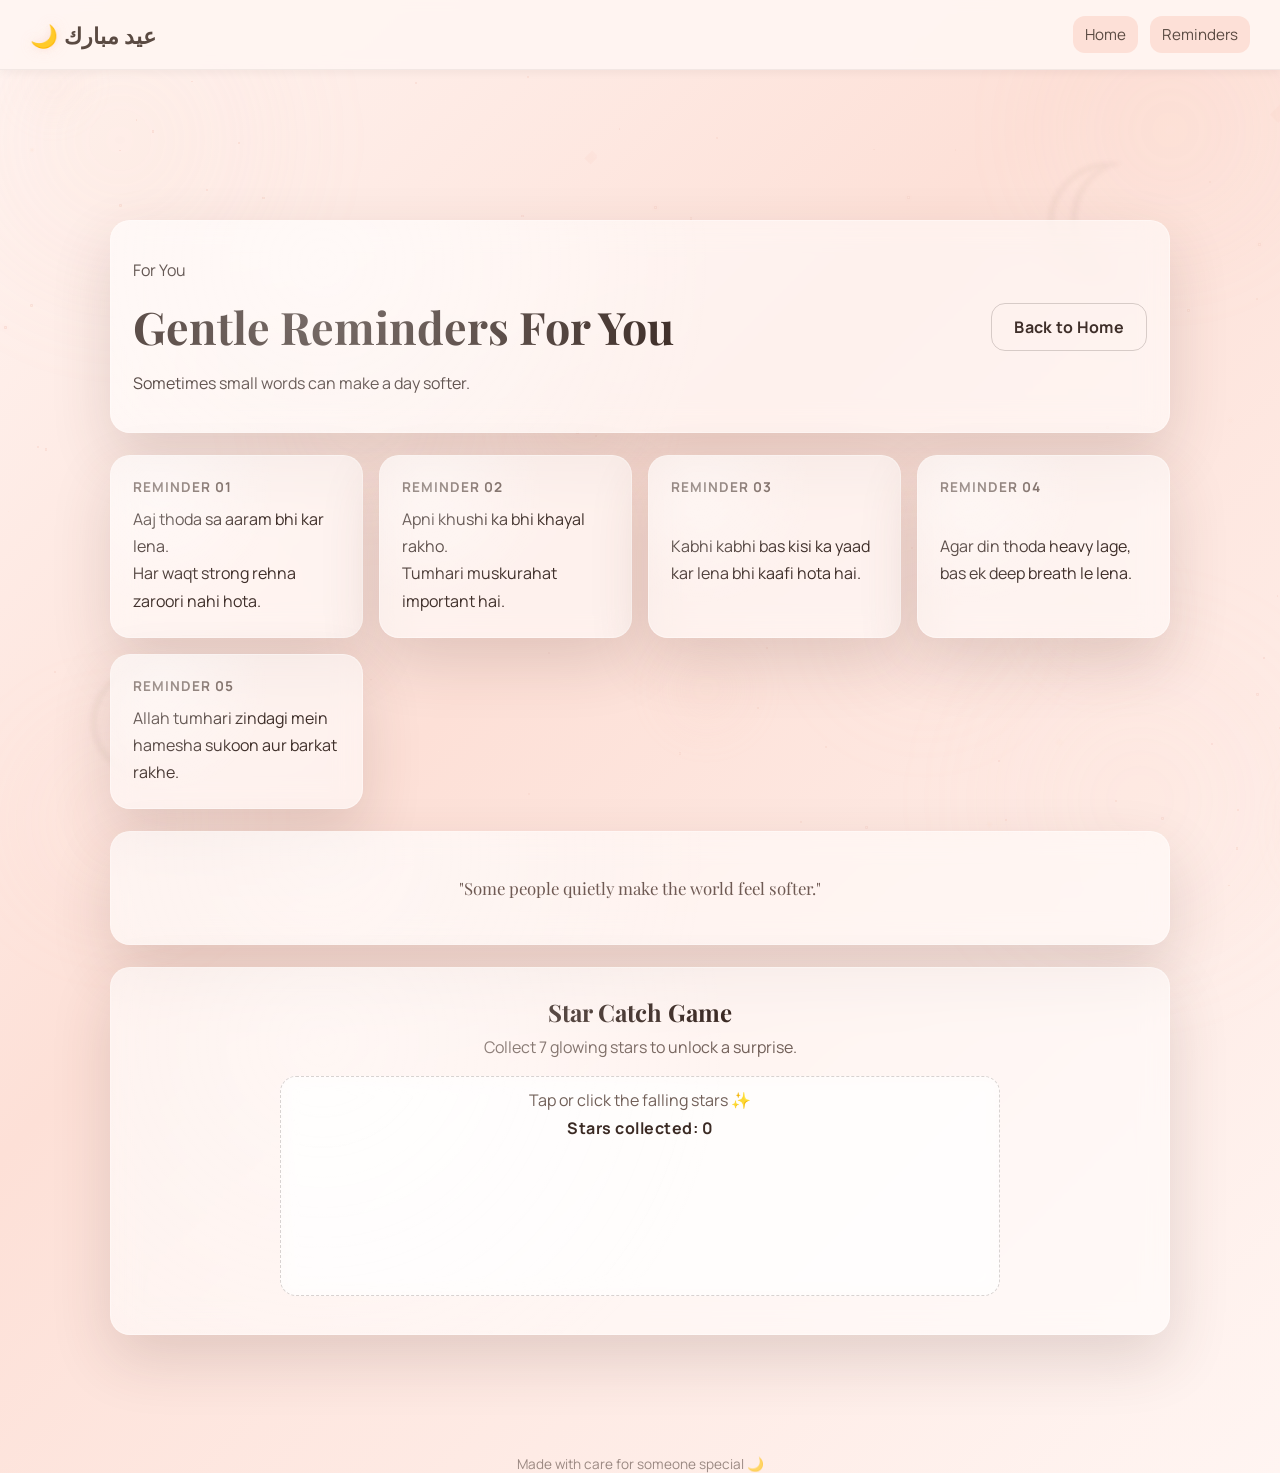
==== reminders.html @ d0cdb0e8 "Add files via upload" ====
<!DOCTYPE html>
<html lang="en">
<head>
  <meta charset="UTF-8">
  <meta name="viewport" content="width=device-width, initial-scale=1.0">
  <title>Reminders — Eid Mubarak</title>
  <link rel="stylesheet" href="style.css">
  <link href="https://fonts.googleapis.com/css2?family=Playfair+Display:wght@600;700&family=Manrope:wght@400;600;700&display=swap" rel="stylesheet">
</head>
<body class="night-bg reminders-page">
  <div id="stars"></div>
  <div id="particles"></div>
  <div id="orbs"></div>
  <div id="hearts"></div>
  <div id="ambient-glow"></div>
  <div id="bg-shapes">
    <span class="shape s1"></span>
    <span class="shape s2"></span>
    <span class="shape s3"></span>
    <span class="shape s4"></span>
  </div>
  <div id="crescent-back"></div>
  <div id="sparkles">
    <span class="sparkle d1"></span>
    <span class="sparkle d2"></span>
    <span class="sparkle d3"></span>
    <span class="sparkle d4"></span>
    <span class="sparkle d5"></span>
  </div>
  <div id="eid-icons"></div>
  <div class="grain-overlay"></div>

  <header class="main-header">
    <div class="logo">
      <span class="moon-icon">🌙</span>
      عيد مبارك
      <span class="sparkle s1">✧</span>
      <span class="sparkle s2">✧</span>
    </div>
    <nav class="nav">
      <a href="index.html">Home</a>
      <a href="reminders.html">Reminders</a>
    </nav>
  </header>

  <main id="main-content" class="page-shell">
    <header class="page-top glass subtle reveal">
      <div>
        <p class="label">For You</p>
        <h1 class="title">Gentle Reminders For You</h1>
        <p class="subtitle">Sometimes small words can make a day softer.</p>
      </div>
      <a class="soft-btn ghost" href="index.html">Back to Home</a>
    </header>

    <section class="reminder-grid">
      <article class="glass card reveal">
        <h3 class="card-title">Reminder 01</h3>
        <p class="card-text">Aaj thoda sa aaram bhi kar lena.<br>Har waqt strong rehna zaroori nahi hota.</p>
      </article>
      <article class="glass card reveal">
        <h3 class="card-title">Reminder 02</h3>
        <p class="card-text">Apni khushi ka bhi khayal rakho.<br>Tumhari muskurahat important hai.</p>
      </article>
      <article class="glass card reveal">
        <h3 class="card-title">Reminder 03</h3>
        <p class="card-text">Kabhi kabhi bas kisi ka yaad kar lena bhi kaafi hota hai.</p>
      </article>
      <article class="glass card reveal">
        <h3 class="card-title">Reminder 04</h3>
        <p class="card-text">Agar din thoda heavy lage, bas ek deep breath le lena.</p>
      </article>
      <article class="glass card reveal">
        <h3 class="card-title">Reminder 05</h3>
        <p class="card-text">Allah tumhari zindagi mein hamesha sukoon aur barkat rakhe.</p>
      </article>
    </section>

    <section class="glass quote reveal">
      <p class="soft-quote">"Some people quietly make the world feel softer."</p>
    </section>

    <section class="glass game-section reveal">
      <div class="section-header">
        <h2 class="section-title">Star Catch Game</h2>
        <p class="section-subtitle">Collect 7 glowing stars to unlock a surprise.</p>
      </div>
      <div id="game-area">
        <p class="game-hint">Tap or click the falling stars ✨</p>
        <div id="star-count">Stars collected: 0</div>
      </div>
      <div id="game-message" class="game-message"></div>
      <button id="open-surprise" class="soft-btn hidden">Open the Surprise</button>
    </section>
  </main>

  <footer class="site-footer">Made with care for someone special 🌙</footer>

  <script src="script.js" defer></script>
</body>
</html>
---- style.css ----
/* Elegant Romantic Minimal Theme */
:root {
  --rose: #f7d8d5;
  --blush: #f0b7b3;
  --beige: #f5e9dd;
  --cream: #fffaf4;
  --gold: #eac58f;
  --shadow: rgba(80, 47, 42, 0.16);
  --text: #3f2f2a;
  --muted: #715f58;
  --glass: rgba(255, 255, 255, 0.55);
  --glass-border: rgba(255, 255, 255, 0.35);
  --moon-gold: #eac58f;
}

* { box-sizing: border-box; }
body.night-bg {
  margin: 0;
  min-height: 100vh;
  font-family: 'Manrope', Arial, sans-serif;
  background: linear-gradient(135deg, #fff5f2 0%, #fde0d7 42%, #fff5f2 100%);
  color: var(--text);
  overflow-x: hidden;
  position: relative;
  padding-top: 80px;
}

#stars, #particles, #orbs, #hearts {
  position: fixed;
  inset: 0;
  pointer-events: none;
  z-index: 0;
}
.bg-star {
  position: absolute;
  background: radial-gradient(circle, #ffe7dc 0%, #f4cfc6 70%, rgba(255, 231, 220, 0.2) 100%);
  border-radius: 50%;
  opacity: 0.7;
  box-shadow: 0 0 18px rgba(244, 181, 169, 0.45);
  animation: starTwinkle ease-in-out infinite;
}
.particle {
  position: absolute;
  background: radial-gradient(circle, rgba(255, 227, 217, 0.5), transparent 70%);
  border-radius: 50%;
  filter: blur(0.5px);
  animation: floaty ease-in-out infinite;
}
.orb {
  position: absolute;
  width: 120px;
  height: 120px;
  border-radius: 50%;
  background: radial-gradient(circle, rgba(247, 209, 193, 0.28), transparent 68%);
  filter: blur(18px);
  animation: floaty 14s ease-in-out infinite;
  opacity: 0.42;
}
.heart {
  position: absolute;
  width: 14px;
  height: 12px;
  opacity: 0.06;
  background:
    radial-gradient(circle at 30% 30%, rgba(239,154,142,0.8) 55%, transparent 56%),
    radial-gradient(circle at 70% 30%, rgba(239,154,142,0.8) 55%, transparent 56%),
    linear-gradient(45deg, rgba(239,154,142,0.8) 50%, transparent 50%);
  transform: rotate(-45deg);
  animation: heartDrift 18s linear infinite;
  filter: blur(0.2px);
}
.grain-overlay {
  position: fixed;
  inset: 0;
  pointer-events: none;
  z-index: 0;
  background-image:
    linear-gradient(90deg, rgba(255,255,255,0.03) 1px, transparent 1px),
    linear-gradient(0deg, rgba(255,255,255,0.02) 1px, transparent 1px);
  background-size: 4px 4px, 3px 3px;
  mix-blend-mode: soft-light;
  opacity: 0.45;
}

#ambient-glow, #sparkles, #eid-icons {
  position: fixed;
  inset: 0;
  pointer-events: none;
  z-index: 0;
}

#ambient-glow::before,
#ambient-glow::after {
  content: '';
  position: absolute;
  width: 520px;
  height: 520px;
  border-radius: 50%;
  background: radial-gradient(circle, rgba(247,209,193,0.28), transparent 60%);
  filter: blur(48px);
  opacity: 0.45;
  animation: glowDrift 22s ease-in-out infinite alternate;
}
#ambient-glow::before {
  top: -120px;
  left: -140px;
}
#ambient-glow::after {
  bottom: -160px;
  right: -120px;
  background: radial-gradient(circle, rgba(253,224,215,0.22), transparent 60%);
  animation-duration: 28s;
}

#bg-shapes {
  position: fixed;
  inset: 0;
  pointer-events: none;
  z-index: 0;
}
#bg-shapes .shape {
  position: absolute;
  border-radius: 50%;
  filter: blur(45px);
  opacity: 0.32;
  background: radial-gradient(circle, rgba(247,209,193,0.35), transparent 65%);
}
#bg-shapes .s1 { width: 380px; height: 380px; top: -60px; right: -80px; }
#bg-shapes .s2 { width: 320px; height: 320px; bottom: -80px; left: -40px; background: radial-gradient(circle, rgba(253,224,215,0.32), transparent 65%); }
#bg-shapes .s3 { width: 260px; height: 260px; top: 32%; left: 18%; opacity: 0.28; }
#bg-shapes .s4 { width: 300px; height: 300px; bottom: 14%; right: 16%; opacity: 0.24; background: radial-gradient(circle, rgba(253,224,215,0.3), transparent 65%); }

#sparkles {
  position: fixed;
  inset: 0;
  pointer-events: none;
  z-index: 0;
}
#sparkles .sparkle {
  position: absolute;
  width: 5px;
  height: 5px;
  border-radius: 50%;
  background: rgba(255,255,255,0.7);
  box-shadow: 0 0 12px rgba(255,255,255,0.45);
  opacity: 0;
  animation: sparkleBlink 6s ease-in-out infinite;
}
#sparkles .d1 { top: 18%; left: 28%; animation-delay: 0s; }
#sparkles .d2 { top: 32%; right: 22%; animation-delay: 1s; }
#sparkles .d3 { top: 58%; left: 42%; animation-delay: 2s; }
#sparkles .d4 { bottom: 22%; right: 30%; animation-delay: 3s; }
#sparkles .d5 { bottom: 12%; left: 18%; animation-delay: 1.8s; }

#crescent-back {
  position: fixed;
  width: 360px;
  height: 360px;
  border-radius: 50%;
  top: -40px;
  right: -60px;
  background: radial-gradient(circle at 35% 50%, rgba(255,255,255,0.08) 0 55%, transparent 70%);
  filter: blur(2px);
  opacity: 0.08;
  mix-blend-mode: soft-light;
  pointer-events: none;
  z-index: 0;
}

#eid-icons::before,
#eid-icons::after {
  content: '☾';
  position: absolute;
  font-size: 160px;
  color: rgba(102, 73, 63, 0.05);
  filter: blur(2px);
  mix-blend-mode: soft-light;
}
#eid-icons::before {
  top: 12%;
  right: 8%;
}
#eid-icons::after {
  bottom: 8%;
  left: 6%;
  transform: rotate(-8deg);
}
.floating-heart::after {
  content: '\2665';
  position: absolute;
  color: rgba(239, 154, 142, 0.45);
  font-size: 14px;
  animation: floaty 8s ease-in-out infinite;
}

.intro-screen {
  position: fixed;
  inset: 0;
  background: transparent;
  display: grid;
  place-items: center;
  z-index: 3;
  opacity: 0;
  transition: opacity 1s ease;
}
.intro-screen.hide { opacity: 0; pointer-events: none; }
.intro-screen.show { opacity: 1; }
.intro-inner { text-align: center; letter-spacing: 1px; }
.arabic-intro {
  font-family: 'Playfair Display', serif;
  font-size: 3rem;
  color: var(--moon-gold);
  text-shadow: 0 0 24px rgba(248,232,185,0.7);
}
.small-text { margin-top: 8px; color: var(--muted); }
.intro-note { margin-top: 10px; color: #5f4942; font-size: 0.95rem; opacity: 0.9; background: rgba(255,255,255,0.6); border: 1px solid rgba(255,255,255,0.6); border-radius: 12px; padding: 10px 14px; cursor: pointer; }
.intro-inner p, .intro-inner div { text-shadow: 0 2px 8px rgba(0,0,0,0.25); }
.secret-message { margin-top: 10px; color: #3b2a24; font-family: 'Playfair Display', serif; opacity: 0; transition: opacity 0.8s ease; }
.secret-message.show { opacity: 1; }
.hidden-secret { opacity: 0; height: 0; overflow: hidden; transition: opacity 0.8s ease, height 0.8s ease; }
.hidden-secret.show { opacity: 1; height: auto; }
.burst-heart {
  position: fixed;
  font-size: 18px;
  color: #e7a3a0;
  opacity: 0.9;
  animation: heartRise 2s ease-out forwards;
  filter: drop-shadow(0 4px 10px rgba(231,163,160,0.4));
  z-index: 5;
}

.main-header {
  position: fixed;
  top: 0;
  left: 0;
  width: 100%;
  height: 70px;
  z-index: 1000;
  display: flex;
  justify-content: space-between;
  align-items: center;
  padding: 0 30px;
  background: rgba(255,245,242,0.95);
  backdrop-filter: blur(6px);
  border-bottom: 1px solid rgba(0,0,0,0.05);
  box-shadow: 0 2px 10px rgba(0,0,0,0.05);
}
.logo {
  font-family: 'Playfair Display', serif;
  font-size: 1.4rem;
  font-weight: 700;
  color: #5a4a42;
  display: inline-flex;
  align-items: center;
  gap: 6px;
  position: relative;
}
.moon-icon {
  display: inline-block;
  animation: moonGlow 3.8s ease-in-out infinite;
  color: #f4c7b9;
  text-shadow: 0 0 8px rgba(247,209,193,0.55), 0 0 14px rgba(253,224,215,0.35);
}
.sparkle {
  font-size: 0.75rem;
  opacity: 0;
  color: #fff8f3;
  position: absolute;
  right: -12px;
  animation: twinkleSoft 3.2s ease-in-out infinite;
}
.sparkle.s1 { top: -4px; animation-delay: 0.4s; }
.sparkle.s2 { top: 10px; right: -18px; animation-delay: 1s; font-size: 0.65rem; }
.nav {
  display: flex;
  gap: 12px;
  flex-wrap: wrap;
  font-size: 0.95rem;
}
.nav a {
  padding: 8px 12px;
  border-radius: 12px;
  text-decoration: none;
  color: #5a4a42;
  background: #FDE0D7;
  transition: 0.2s ease;
}
.nav a:hover {
  background: #F7D1C1;
}

.page-shell {
  position: relative;
  z-index: 2;
  max-width: 1100px;
  margin: 0 auto;
  padding: 140px 20px 80px;
  display: grid;
  gap: 22px;
}
.content-hidden { opacity: 0; pointer-events: none; }
.content-visible { opacity: 1; transition: opacity 0.8s ease; }

.glass {
  background: var(--glass);
  border: 1px solid var(--glass-border);
  border-radius: 20px;
  padding: 28px;
  backdrop-filter: blur(14px);
  box-shadow: 0 24px 60px var(--shadow);
  position: relative;
  overflow: hidden;
}
.glass::before {
  content: '';
  position: absolute;
  inset: 0;
  background: radial-gradient(circle at 20% 20%, rgba(255,255,255,0.35), transparent 45%);
  pointer-events: none;
}
.glass.subtle { padding: 22px; }

.hero {
  display: grid;
  grid-template-columns: repeat(auto-fit, minmax(320px, 1fr));
  align-items: center;
  gap: 26px;
  padding: 40px 32px;
}
.hero-text .label { letter-spacing: 3px; text-transform: uppercase; color: var(--muted); font-size: 0.8rem; }
.title {
  margin: 8px 0;
  font-family: 'Playfair Display', serif;
  font-size: clamp(2rem, 4vw, 2.8rem);
  color: #3b2a24;
}
.message {
  margin: 6px 0 16px;
  color: var(--muted);
  font-size: 1.05rem;
  line-height: 1.7;
}
.hero-actions { display: flex; gap: 12px; align-items: center; }
.hero-visual { text-align: center; }
.crescent-frame { display: none; }

.section-header { margin-bottom: 10px; }
.section-title { font-family: 'Playfair Display', serif; color: #3b2a24; margin: 0 0 8px; }
.section-subtitle { margin: 0; color: var(--muted); }
.section-message { margin: 0; font-size: 1.05rem; color: var(--muted); line-height: 1.7; }
.soft-quote { font-family: 'Playfair Display', serif; color: #5f4942; opacity: 0.9; font-size: 1.05rem; }

.soft-btn {
  background: linear-gradient(120deg, #f6d6cf, #f1c0b7);
  color: #3f2f2a;
  border: none;
  padding: 12px 22px;
  border-radius: 14px;
  font-weight: 700;
  letter-spacing: 0.3px;
  box-shadow: 0 12px 28px var(--shadow);
  cursor: pointer;
  text-decoration: none;
  transition: transform 0.2s ease, box-shadow 0.3s ease, filter 0.2s ease;
}
.soft-btn:hover { transform: translateY(-2px); box-shadow: 0 16px 36px rgba(79,52,46,0.18); filter: saturate(1.02); }
.soft-btn:active { transform: translateY(0); }
.soft-btn.ghost {
  background: transparent;
  color: #3f2f2a;
  border: 1px solid rgba(63,47,42,0.2);
  box-shadow: none;
}

.note, .quote, .explore { text-align: center; }
.explore .soft-btn { margin-top: 12px; }

.reminder-grid {
  display: grid;
  grid-template-columns: repeat(auto-fit, minmax(240px, 1fr));
  gap: 16px;
}
.card {
  padding: 22px;
  display: grid;
  gap: 10px;
}
.card-title { margin: 0; color: var(--muted); letter-spacing: 1px; text-transform: uppercase; font-size: 0.85rem; }
.card-text { margin: 0; color: var(--text); line-height: 1.7; }

.quote { text-align: center; }

.game-section { text-align: center; }
#game-area {
  position: relative;
  margin: 18px auto 10px;
  width: min(100%, 720px);
  height: 220px;
  border: 1px dashed rgba(63,47,42,0.2);
  border-radius: 16px;
  overflow: hidden;
  background: rgba(255,255,255,0.45);
  backdrop-filter: blur(8px);
}
.game-hint { margin: 12px 0 6px; color: var(--muted); }
#star-count { font-weight: 700; letter-spacing: 0.5px; color: #3b2a24; }
 .game-message { color: var(--text); margin-top: 8px; font-size: 1rem; }
.hidden { display: none !important; }

.falling-star {
  position: absolute;
  width: 16px;
  height: 16px;
  background: radial-gradient(circle, #ffe9df 40%, #f4c7bf 70%, rgba(244,199,191,0) 75%);
  border-radius: 50%;
  box-shadow: 0 0 16px rgba(244,182,172,0.7), 0 0 30px rgba(244,182,172,0.4);
  animation: fall 8s linear forwards;
  cursor: pointer;
  transition: transform 0.2s ease, opacity 0.25s ease;
}
.falling-star:hover { transform: scale(1.12); }
.falling-star.fading { opacity: 0; transform: scale(0.8); }

.blessings .dua-list { display: grid; gap: 12px; }
.dua {
  padding: 14px 16px;
  background: rgba(255,255,255,0.7);
  border-radius: 12px;
  border: 1px solid rgba(255,255,255,0.9);
  box-shadow: 0 12px 30px var(--shadow);
  color: var(--text);
  line-height: 1.6;
}

.eidi-form {
  display: grid;
  grid-template-columns: 1fr auto;
  gap: 10px;
  margin: 10px auto 8px;
  max-width: 540px;
}
.eidi-note { margin-top: 6px; }
#status, #imageStatus { min-height: 1.2em; }
.image-send { margin-top: 12px; }
#imageStatus { min-height: 1.2em; }
.image-picker {
  display: flex;
  align-items: center;
  gap: 12px;
  margin-top: 8px;
  flex-wrap: wrap;
}
.camera-button {
  display: inline-flex;
  align-items: center;
  gap: 8px;
  padding: 12px 16px;
  border-radius: 14px;
  background: rgba(255,255,255,0.75);
  border: 1px solid rgba(255,255,255,0.8);
  box-shadow: 0 10px 24px rgba(63,47,42,0.12);
  color: #3f2f2a;
  font-weight: 700;
  cursor: pointer;
}
.camera-button:hover { background: rgba(255,255,255,0.9); }
.file-info { color: var(--muted); font-size: 0.95rem; }
.preview-card {
  margin-top: 10px;
  border-radius: 14px;
  background: rgba(255,255,255,0.8);
  border: 1px solid rgba(255,255,255,0.9);
  box-shadow: 0 12px 28px var(--shadow);
  padding: 10px;
  max-width: 260px;
}
.preview-card img {
  width: 100%;
  border-radius: 12px;
  display: block;
  object-fit: cover;
  max-height: 180px;
}
.hidden { display: none !important; }
#user-message {
  padding: 12px 14px;
  border-radius: 12px;
  border: 1px solid rgba(63,47,42,0.15);
  background: rgba(255,255,255,0.85);
  color: var(--text);
  font-size: 1rem;
}
#user-message::placeholder { color: rgba(63,47,42,0.45); }
.success-message { margin-top: 10px; color: #3b2a24; }

.reactions { text-align: center; }
.reaction-buttons { display: flex; flex-wrap: wrap; gap: 10px; justify-content: center; margin: 12px 0; }

.page-top { display: flex; justify-content: space-between; align-items: center; gap: 12px; flex-wrap: wrap; }
.page-footer { display: flex; gap: 10px; justify-content: center; margin-top: 10px; flex-wrap: wrap; }
.credit-line {
  margin-top: 16px;
  text-align: center;
  color: rgba(63,47,42,0.55);
  font-family: 'Playfair Display', serif;
  font-size: 0.95rem;
}
.secret-card { text-align: center; }
.secret-card .secret-content {
  margin-top: 14px;
  background: rgba(255,255,255,0.7);
  border-radius: 16px;
  padding: 16px;
  border: 1px solid rgba(255,255,255,0.8);
  color: #3f2f2a;
  line-height: 1.6;
  box-shadow: 0 12px 30px var(--shadow);
  opacity: 0;
  transition: opacity 0.8s ease;
}
.secret-card .secret-content.show { opacity: 1; }
.secret-trigger {
  background: rgba(255,255,255,0.6);
  border: 1px solid rgba(255,255,255,0.7);
  color: #3f2f2a;
  padding: 10px 16px;
  border-radius: 12px;
  cursor: pointer;
  font-weight: 700;
  box-shadow: 0 8px 20px rgba(63,47,42,0.1);
}
.secret-card { text-align: center; }
.secret-content { margin-top: 12px; color: #3f2f2a; opacity: 0; transition: opacity 0.8s ease; }
.secret-content.show { opacity: 1; }

.eidi {
  text-align: center;
  display: grid;
  gap: 6px;
}
.eidi-title {
  margin: 0;
  font-size: 1.4rem;
  color: #3b2a24;
}
.eidi-support {
  margin: 4px auto 10px;
  font-size: 0.95rem;
  color: var(--muted);
  max-width: 560px;
  line-height: 1.6;
}
.site-footer {
  text-align: center;
  font-size: 0.85rem;
  opacity: 0.7;
  margin-top: 40px;
  color: var(--muted);
}
.closing-section {
  text-align: center;
  padding: 26px 22px;
  background: rgba(255,255,255,0.62);
  border: 1px solid rgba(255,255,255,0.65);
  border-radius: 18px;
  box-shadow: 0 18px 46px var(--shadow);
  backdrop-filter: blur(10px);
  margin-top: 12px;
}
.closing-text {
  margin: 0 0 10px;
  font-family: 'Playfair Display', serif;
  font-size: 1.25rem;
  color: #3b2a24;
  line-height: 1.6;
}
.closing-signature {
  margin: 0;
  color: rgba(63,47,42,0.7);
  font-size: 0.98rem;
}

.reveal {
  opacity: 0;
  transform: translateY(22px);
  transition: opacity 0.75s ease, transform 0.75s ease;
}
.reveal-visible {
  opacity: 1;
  transform: translateY(0);
}

@keyframes starTwinkle { 0% { opacity: 0.5; } 50% { opacity: 0.9; } 100% { opacity: 0.5; } }
@keyframes pulse { 0% { transform: scale(1); opacity: 0.9; } 50% { transform: scale(1.1); opacity: 1; } 100% { transform: scale(1); opacity: 0.9; } }
@keyframes floaty { 0% { transform: translateY(0); opacity: 0.7; } 50% { transform: translateY(-10px); opacity: 1; } 100% { transform: translateY(0); opacity: 0.7; } }
@keyframes heartDrift { 0% { transform: translateY(20px) rotate(-45deg); opacity: 0; } 40% { opacity: 0.08; } 100% { transform: translateY(-40px) rotate(-45deg); opacity: 0; } }
@keyframes twinkle { 0%, 100% { opacity: 0.7; transform: scale(1); } 50% { opacity: 1; transform: scale(1.15); } }
@keyframes sparkleBlink { 0%, 20% { opacity: 0.08; } 40% { opacity: 0.32; } 60% { opacity: 0.18; } 80%, 100% { opacity: 0.28; } }
@keyframes glowDrift { 0% { transform: translate(0,0) scale(1); } 100% { transform: translate(18px,-14px) scale(1.06); } }
@keyframes fall { from { transform: translateY(-40px); opacity: 1; } to { transform: translateY(260px); opacity: 0; } }
@keyframes moonGlow { 0% { text-shadow: 0 0 6px rgba(247,209,193,0.35), 0 0 10px rgba(253,224,215,0.25); opacity: 0.9; } 50% { text-shadow: 0 0 10px rgba(247,209,193,0.55), 0 0 18px rgba(253,224,215,0.4); opacity: 1; } 100% { text-shadow: 0 0 6px rgba(247,209,193,0.35), 0 0 10px rgba(253,224,215,0.25); opacity: 0.9; } }
@keyframes twinkleSoft { 0%, 100% { opacity: 0; transform: scale(0.9); } 40% { opacity: 0.9; transform: scale(1); } 70% { opacity: 0.4; } }
.typing-cursor {
  display: inline-block;
  width: 1px;
  background: #5a4a42;
  margin-left: 2px;
  animation: blink 0.8s steps(1) infinite;
}
@keyframes blink { 0%, 50% { opacity: 1; } 51%, 100% { opacity: 0; } }
@keyframes heartRise { 0% { transform: translateY(0) scale(0.9); opacity: 0.9; } 100% { transform: translateY(-120px) scale(1.1); opacity: 0; } }

@media (max-width: 700px) {
  .page-shell { padding-top: 100px; }
  .hero { padding: 28px 22px; }
  .eidi-form { grid-template-columns: 1fr; }
}
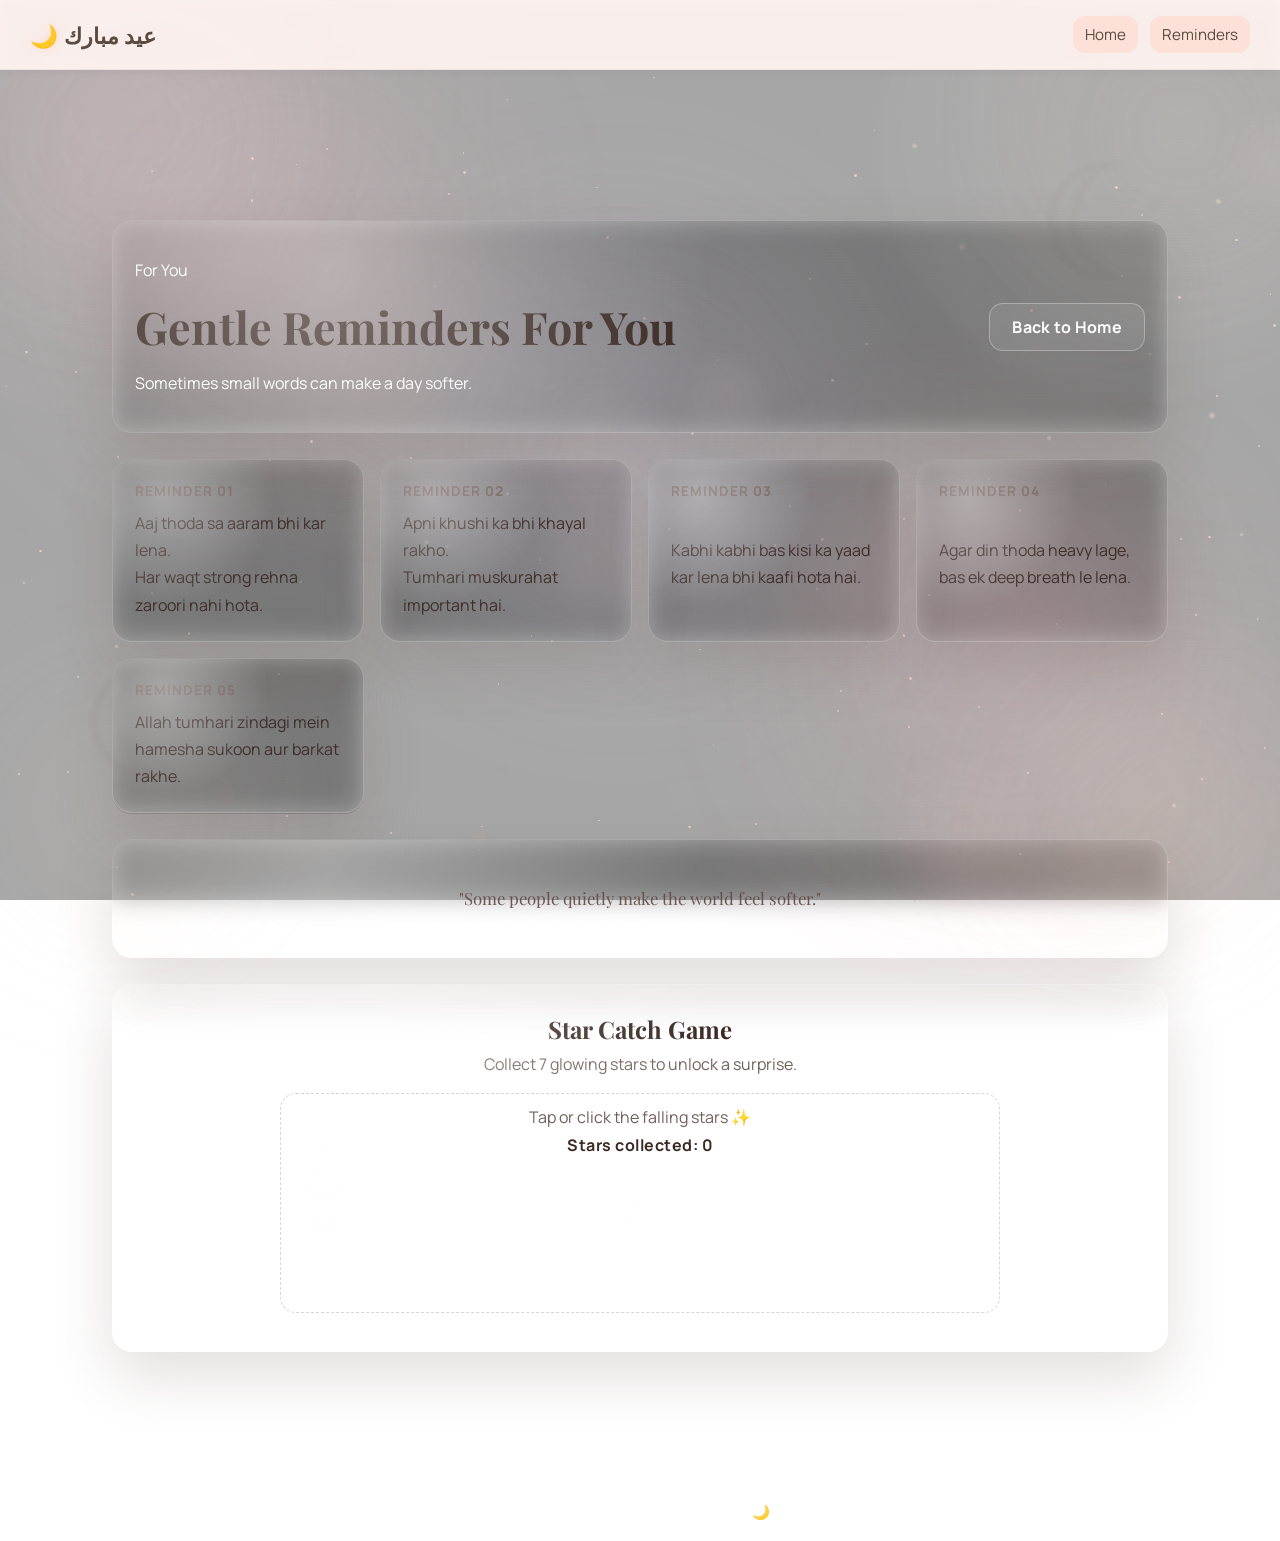
==== commit c072c106: "Add files via upload" ====
--- a/reminders.html
+++ b/reminders.html
@@ -8,6 +8,8 @@
   <link href="https://fonts.googleapis.com/css2?family=Playfair+Display:wght@600;700&family=Manrope:wght@400;600;700&display=swap" rel="stylesheet">
 </head>
 <body class="night-bg reminders-page">
+  <div class="bg-glow glow1"></div>
+  <div class="bg-glow glow2"></div>
   <div id="stars"></div>
   <div id="particles"></div>
   <div id="orbs"></div>
@@ -19,6 +21,11 @@
     <span class="shape s3"></span>
     <span class="shape s4"></span>
   </div>
+  <div id="soft-glows">
+    <span class="glow g1"></span>
+    <span class="glow g2"></span>
+    <span class="glow g3"></span>
+  </div>
   <div id="crescent-back"></div>
   <div id="sparkles">
     <span class="sparkle d1"></span>
@@ -29,6 +36,7 @@
   </div>
   <div id="eid-icons"></div>
   <div class="grain-overlay"></div>
+  <div class="heart-overlay"></div>
 
   <header class="main-header">
     <div class="logo">
@@ -44,7 +52,7 @@
   </header>
 
   <main id="main-content" class="page-shell">
-    <header class="page-top glass subtle reveal">
+    <header class="page-top glass subtle reveal animate">
       <div>
         <p class="label">For You</p>
         <h1 class="title">Gentle Reminders For You</h1>
@@ -53,34 +61,34 @@
       <a class="soft-btn ghost" href="index.html">Back to Home</a>
     </header>
 
-    <section class="reminder-grid">
-      <article class="glass card reveal">
+    <section class="reminder-grid animate">
+      <article class="glass card reveal animate">
         <h3 class="card-title">Reminder 01</h3>
         <p class="card-text">Aaj thoda sa aaram bhi kar lena.<br>Har waqt strong rehna zaroori nahi hota.</p>
       </article>
-      <article class="glass card reveal">
+      <article class="glass card reveal animate">
         <h3 class="card-title">Reminder 02</h3>
         <p class="card-text">Apni khushi ka bhi khayal rakho.<br>Tumhari muskurahat important hai.</p>
       </article>
-      <article class="glass card reveal">
+      <article class="glass card reveal animate">
         <h3 class="card-title">Reminder 03</h3>
         <p class="card-text">Kabhi kabhi bas kisi ka yaad kar lena bhi kaafi hota hai.</p>
       </article>
-      <article class="glass card reveal">
+      <article class="glass card reveal animate">
         <h3 class="card-title">Reminder 04</h3>
         <p class="card-text">Agar din thoda heavy lage, bas ek deep breath le lena.</p>
       </article>
-      <article class="glass card reveal">
+      <article class="glass card reveal animate">
         <h3 class="card-title">Reminder 05</h3>
         <p class="card-text">Allah tumhari zindagi mein hamesha sukoon aur barkat rakhe.</p>
       </article>
     </section>
 
-    <section class="glass quote reveal">
+    <section class="glass quote reveal animate">
       <p class="soft-quote">"Some people quietly make the world feel softer."</p>
     </section>
 
-    <section class="glass game-section reveal">
+    <section class="glass game-section reveal animate">
       <div class="section-header">
         <h2 class="section-title">Star Catch Game</h2>
         <p class="section-subtitle">Collect 7 glowing stars to unlock a surprise.</p>
@@ -95,6 +103,7 @@
   </main>
 
   <footer class="site-footer">Made with care for someone special 🌙</footer>
+  <audio id="gift-chime" preload="auto" src="[data-uri]"></audio>
 
   <script src="script.js" defer></script>
 </body>
--- a/style.css
+++ b/style.css
@@ -14,16 +14,59 @@
 }
 
 * { box-sizing: border-box; }
+* { -webkit-tap-highlight-color: transparent; }
+body {
+  margin: 0;
+  padding: 0;
+  min-height: 100vh;
+  overflow-x: hidden;
+  color: #ffffff;
+}
 body.night-bg {
   margin: 0;
   min-height: 100vh;
   font-family: 'Manrope', Arial, sans-serif;
-  background: linear-gradient(135deg, #fff5f2 0%, #fde0d7 42%, #fff5f2 100%);
-  color: var(--text);
+  color: #ffffff;
   overflow-x: hidden;
   position: relative;
   padding-top: 80px;
-}
+  transition: opacity 0.35s ease;
+}
+body::before {
+  content: "";
+  position: fixed;
+  inset: 0;
+  background-image: url('images/bg.png');
+  background-size: cover;
+  background-position: center;
+  background-repeat: no-repeat;
+  transform: scale(1.05);
+  z-index: -2;
+}
+body::after {
+  content: "";
+  position: fixed;
+  inset: 0;
+  background: rgba(0, 0, 0, 0.35);
+  z-index: -1;
+}
+body.page-transitioning { opacity: 0.08; }
+body.page-visible { opacity: 1; }
+
+.container, .card, .main, .page-shell, .glass {
+  position: relative;
+  z-index: 1;
+}
+p, span, h1, h2, h3, h4, h5, h6 { color: #ffffff; }
+.card, .box, .container {
+  background: rgba(255, 255, 255, 0.08);
+  border: 1px solid rgba(255, 255, 255, 0.2);
+  border-radius: 16px;
+  padding: 20px;
+  backdrop-filter: blur(10px);
+  -webkit-backdrop-filter: blur(10px);
+}
+p, span, h1, h2, h3, h4, h5, h6 { color: #ffffff; }
 
 #stars, #particles, #orbs, #hearts {
   position: fixed;
@@ -60,14 +103,15 @@
   position: absolute;
   width: 14px;
   height: 12px;
-  opacity: 0.06;
+  opacity: 0.045;
   background:
     radial-gradient(circle at 30% 30%, rgba(239,154,142,0.8) 55%, transparent 56%),
     radial-gradient(circle at 70% 30%, rgba(239,154,142,0.8) 55%, transparent 56%),
     linear-gradient(45deg, rgba(239,154,142,0.8) 50%, transparent 50%);
   transform: rotate(-45deg);
-  animation: heartDrift 18s linear infinite;
-  filter: blur(0.2px);
+  animation: heartDrift 22s linear infinite;
+  filter: blur(0.3px);
+  mix-blend-mode: screen;
 }
 .grain-overlay {
   position: fixed;
@@ -81,6 +125,17 @@
   mix-blend-mode: soft-light;
   opacity: 0.45;
 }
+.heart-overlay {
+  position: fixed;
+  inset: 0;
+  pointer-events: none;
+  z-index: 0;
+  background-image:
+    radial-gradient(circle at 10% 20%, rgba(255,193,204,0.05) 2px, transparent 8px),
+    radial-gradient(circle at 70% 60%, rgba(255,193,204,0.04) 2px, transparent 8px);
+  background-size: 240px 240px, 220px 220px;
+  mix-blend-mode: soft-light;
+}
 
 #ambient-glow, #sparkles, #eid-icons {
   position: fixed;
@@ -121,14 +176,71 @@
 #bg-shapes .shape {
   position: absolute;
   border-radius: 50%;
-  filter: blur(45px);
-  opacity: 0.32;
-  background: radial-gradient(circle, rgba(247,209,193,0.35), transparent 65%);
-}
-#bg-shapes .s1 { width: 380px; height: 380px; top: -60px; right: -80px; }
-#bg-shapes .s2 { width: 320px; height: 320px; bottom: -80px; left: -40px; background: radial-gradient(circle, rgba(253,224,215,0.32), transparent 65%); }
-#bg-shapes .s3 { width: 260px; height: 260px; top: 32%; left: 18%; opacity: 0.28; }
-#bg-shapes .s4 { width: 300px; height: 300px; bottom: 14%; right: 16%; opacity: 0.24; background: radial-gradient(circle, rgba(253,224,215,0.3), transparent 65%); }
+  filter: blur(60px);
+  opacity: 0.35;
+  mix-blend-mode: screen;
+  background: radial-gradient(circle, rgba(247,209,193,0.38), transparent 65%);
+}
+#bg-shapes .s1 { width: 420px; height: 420px; top: -80px; right: -110px; }
+#bg-shapes .s2 { width: 360px; height: 360px; bottom: -90px; left: -60px; background: radial-gradient(circle, rgba(253,224,215,0.34), transparent 65%); }
+#bg-shapes .s3 { width: 280px; height: 280px; top: 28%; left: 20%; opacity: 0.3; }
+#bg-shapes .s4 { width: 340px; height: 340px; bottom: 18%; right: 14%; opacity: 0.26; background: radial-gradient(circle, rgba(253,224,215,0.32), transparent 65%); }
+#bg-shapes .s5 { width: 260px; height: 260px; top: 50%; left: 55%; opacity: 0.22; background: radial-gradient(circle at 30% 40%, rgba(247,209,193,0.36), transparent 68%); transform: rotate(-12deg); }
+
+#soft-glows {
+  position: fixed;
+  inset: 0;
+  pointer-events: none;
+  z-index: 0;
+  overflow: hidden;
+}
+#soft-glows .glow {
+  position: absolute;
+  width: 340px;
+  height: 340px;
+  border-radius: 50%;
+  filter: blur(110px);
+  opacity: 0.2;
+  animation: floatGlow 14s ease-in-out infinite;
+}
+#soft-glows .g1 { background: #ffd5e5; top: -60px; left: -40px; animation-duration: 15s; }
+#soft-glows .g2 { background: #ffd8c2; bottom: -120px; right: -80px; animation-duration: 13s; animation-delay: 1.4s; }
+#soft-glows .g3 { background: #e8d9ff; top: 30%; left: 35%; animation-duration: 16s; animation-delay: 0.6s; opacity: 0.16; }
+
+@keyframes floatGlow {
+  0% { transform: translateY(0); }
+  50% { transform: translateY(-18px); }
+  100% { transform: translateY(0); }
+}
+
+.bg-glow {
+  position: fixed;
+  width: 300px;
+  height: 300px;
+  border-radius: 50%;
+  filter: blur(120px);
+  opacity: 0.25;
+  z-index: 0;
+  pointer-events: none;
+}
+.glow1 {
+  background: #ffc0cb;
+  top: 10%;
+  left: 10%;
+  animation: float 12s ease-in-out infinite;
+}
+.glow2 {
+  background: #ffb6c1;
+  bottom: 10%;
+  right: 10%;
+  animation: float 15s ease-in-out infinite;
+}
+
+@keyframes float {
+  0% { transform: translateY(0px); }
+  50% { transform: translateY(-20px); }
+  100% { transform: translateY(0px); }
+}
 
 #sparkles {
   position: fixed;
@@ -138,33 +250,56 @@
 }
 #sparkles .sparkle {
   position: absolute;
-  width: 5px;
-  height: 5px;
-  border-radius: 50%;
-  background: rgba(255,255,255,0.7);
-  box-shadow: 0 0 12px rgba(255,255,255,0.45);
+  width: 6px;
+  height: 6px;
+  border-radius: 50%;
+  background: rgba(255,255,255,0.82);
+  box-shadow: 0 0 12px rgba(255,255,255,0.5);
   opacity: 0;
-  animation: sparkleBlink 6s ease-in-out infinite;
-}
-#sparkles .d1 { top: 18%; left: 28%; animation-delay: 0s; }
-#sparkles .d2 { top: 32%; right: 22%; animation-delay: 1s; }
-#sparkles .d3 { top: 58%; left: 42%; animation-delay: 2s; }
-#sparkles .d4 { bottom: 22%; right: 30%; animation-delay: 3s; }
-#sparkles .d5 { bottom: 12%; left: 18%; animation-delay: 1.8s; }
+  animation: sparkleBlink 7s ease-in-out infinite;
+}
+#sparkles .sparkle::after {
+  content: '';
+  position: absolute;
+  inset: -6px;
+  background: radial-gradient(circle, rgba(255,255,255,0.75) 0 30%, transparent 60%);
+  filter: blur(4px);
+  opacity: 0.6;
+}
+#sparkles .d1 { top: 18%; left: 24%; animation-delay: 0s; }
+#sparkles .d2 { top: 30%; right: 20%; animation-delay: 1.1s; }
+#sparkles .d3 { top: 56%; left: 40%; animation-delay: 2.3s; }
+#sparkles .d4 { bottom: 24%; right: 28%; animation-delay: 3.2s; }
+#sparkles .d5 { bottom: 12%; left: 16%; animation-delay: 1.7s; }
 
 #crescent-back {
   position: fixed;
+  width: 520px;
+  height: 520px;
+  border-radius: 50%;
+  top: -120px;
+  right: -120px;
+  pointer-events: none;
+  z-index: 0;
+  filter: blur(4px);
+  opacity: 0.07;
+  transform: rotate(-12deg);
+  mix-blend-mode: screen;
+  background:
+    radial-gradient(circle at 42% 50%, rgba(255,255,255,0.4) 0 48%, rgba(255,255,255,0) 72%),
+    radial-gradient(circle at 58% 46%, rgba(253,224,215,0.55) 0 34%, rgba(253,224,215,0) 60%);
+}
+#crescent-back::after {
+  content: '';
+  position: absolute;
   width: 360px;
   height: 360px;
   border-radius: 50%;
-  top: -40px;
-  right: -60px;
-  background: radial-gradient(circle at 35% 50%, rgba(255,255,255,0.08) 0 55%, transparent 70%);
-  filter: blur(2px);
-  opacity: 0.08;
-  mix-blend-mode: soft-light;
-  pointer-events: none;
-  z-index: 0;
+  top: 120px;
+  left: 160px;
+  background: linear-gradient(140deg, rgba(255,245,242,0.3), rgba(253,224,215,0.14));
+  filter: blur(18px);
+  opacity: 0.6;
 }
 
 #eid-icons::before,
@@ -201,10 +336,11 @@
   place-items: center;
   z-index: 3;
   opacity: 0;
-  transition: opacity 1s ease;
+  transform: scale(0.95);
+  transition: opacity 1.2s ease, transform 1.2s ease;
 }
 .intro-screen.hide { opacity: 0; pointer-events: none; }
-.intro-screen.show { opacity: 1; }
+.intro-screen.show { opacity: 1; transform: scale(1); }
 .intro-inner { text-align: center; letter-spacing: 1px; }
 .arabic-intro {
   font-family: 'Playfair Display', serif;
@@ -283,10 +419,13 @@
   text-decoration: none;
   color: #5a4a42;
   background: #FDE0D7;
-  transition: 0.2s ease;
+  transition: all 0.25s ease;
+  position: relative;
+  overflow: hidden;
 }
 .nav a:hover {
   background: #F7D1C1;
+  transform: translateY(-2px) scale(1.03);
 }
 
 .page-shell {
@@ -294,22 +433,24 @@
   z-index: 2;
   max-width: 1100px;
   margin: 0 auto;
-  padding: 140px 20px 80px;
+  padding: 140px 22px 90px;
   display: grid;
-  gap: 22px;
+  gap: 26px;
 }
 .content-hidden { opacity: 0; pointer-events: none; }
 .content-visible { opacity: 1; transition: opacity 0.8s ease; }
 
 .glass {
-  background: var(--glass);
-  border: 1px solid var(--glass-border);
+  background: rgba(255, 255, 255, 0.08);
+  border: 1px solid rgba(255, 255, 255, 0.2);
   border-radius: 20px;
   padding: 28px;
-  backdrop-filter: blur(14px);
+  backdrop-filter: blur(12px);
+  -webkit-backdrop-filter: blur(12px);
   box-shadow: 0 24px 60px var(--shadow);
   position: relative;
   overflow: hidden;
+  transition: all 0.25s ease;
 }
 .glass::before {
   content: '';
@@ -320,12 +461,26 @@
 }
 .glass.subtle { padding: 22px; }
 
+.glass.hero {
+  width: 100%;
+  max-width: 760px;
+  margin: 0 auto;
+  padding: 38px 42px;
+  justify-self: center;
+}
 .hero {
-  display: grid;
-  grid-template-columns: repeat(auto-fit, minmax(320px, 1fr));
+  display: flex;
+  flex-direction: column;
   align-items: center;
-  gap: 26px;
-  padding: 40px 32px;
+  gap: 18px;
+  text-align: center;
+}
+.hero-text {
+  display: flex;
+  flex-direction: column;
+  align-items: center;
+  gap: 10px;
+  width: 100%;
 }
 .hero-text .label { letter-spacing: 3px; text-transform: uppercase; color: var(--muted); font-size: 0.8rem; }
 .title {
@@ -338,22 +493,24 @@
   margin: 6px 0 16px;
   color: var(--muted);
   font-size: 1.05rem;
-  line-height: 1.7;
-}
-.hero-actions { display: flex; gap: 12px; align-items: center; }
-.hero-visual { text-align: center; }
+  line-height: 1.6;
+}
+.hero-actions { display: flex; gap: 12px; align-items: center; justify-content: center; width: 100%; }
+.hero .soft-btn { margin: 15px auto 0; display: inline-flex; }
+.hero-visual { text-align: center; display: flex; flex-direction: column; align-items: center; gap: 10px; width: 100%; }
 .crescent-frame { display: none; }
 
 .section-header { margin-bottom: 10px; }
 .section-title { font-family: 'Playfair Display', serif; color: #3b2a24; margin: 0 0 8px; }
 .section-subtitle { margin: 0; color: var(--muted); }
-.section-message { margin: 0; font-size: 1.05rem; color: var(--muted); line-height: 1.7; }
-.soft-quote { font-family: 'Playfair Display', serif; color: #5f4942; opacity: 0.9; font-size: 1.05rem; }
+.section-helper { margin: 0 0 6px; color: rgba(63,47,42,0.7); font-size: 0.95rem; }
+.section-message { margin: 0; font-size: 1.05rem; color: var(--muted); line-height: 1.6; }
+.soft-quote { font-family: 'Playfair Display', serif; color: #5f4942; opacity: 0.9; font-size: 1.05rem; line-height: 1.6; }
 
 .soft-btn {
-  background: linear-gradient(120deg, #f6d6cf, #f1c0b7);
-  color: #3f2f2a;
-  border: none;
+  background: rgba(255, 255, 255, 0.15);
+  color: #ffffff;
+  border: 1px solid rgba(255, 255, 255, 0.3);
   padding: 12px 22px;
   border-radius: 14px;
   font-weight: 700;
@@ -361,14 +518,20 @@
   box-shadow: 0 12px 28px var(--shadow);
   cursor: pointer;
   text-decoration: none;
-  transition: transform 0.2s ease, box-shadow 0.3s ease, filter 0.2s ease;
-}
-.soft-btn:hover { transform: translateY(-2px); box-shadow: 0 16px 36px rgba(79,52,46,0.18); filter: saturate(1.02); }
-.soft-btn:active { transform: translateY(0); }
+  position: relative;
+  overflow: hidden;
+  transition: all 0.25s ease;
+  transform-origin: center;
+  touch-action: manipulation;
+}
+.soft-btn:hover { transform: translateY(-2px) scale(1.05); box-shadow: 0 0 10px rgba(255,255,255,0.35), 0 16px 36px rgba(79,52,46,0.18); filter: saturate(1.02); }
+.soft-btn:active { transform: scale(0.95); }
+.soft-btn.is-sending { animation: pulseScale 0.9s ease-in-out infinite; }
+.soft-btn:focus-visible { outline: 2px solid rgba(79,52,46,0.25); outline-offset: 2px; }
 .soft-btn.ghost {
-  background: transparent;
-  color: #3f2f2a;
-  border: 1px solid rgba(63,47,42,0.2);
+  background: rgba(255, 255, 255, 0.08);
+  color: #ffffff;
+  border: 1px solid rgba(255,255,255,0.3);
   box-shadow: none;
 }
 
@@ -433,15 +596,51 @@
 }
 
 .eidi-form {
+  display: flex;
+  flex-direction: column;
+  align-items: center;
+  gap: 12px;
+  margin: 12px auto 10px;
+  max-width: 680px;
+  width: 100%;
+}
+.eidi-form #messageInput {
+  width: 100%;
+  max-width: 620px;
+  min-height: 140px;
+  padding: 14px 16px;
+  border-radius: 14px;
+  border: 1px solid rgba(63,47,42,0.14);
+  background: rgba(255,255,255,0.85);
+  color: var(--text);
+  font-size: 1rem;
+  line-height: 1.5;
+  box-shadow: 0 12px 26px rgba(63,47,42,0.08);
+  display: block;
+  margin: 0 auto;
+  resize: vertical;
+}
+.eidi-form #messageInput::placeholder { color: rgba(63,47,42,0.45); }
+.image-share-box {
+  max-width: 620px;
+  margin: 26px auto 6px;
+  padding: 22px 24px;
+  text-align: center;
   display: grid;
-  grid-template-columns: 1fr auto;
-  gap: 10px;
-  margin: 10px auto 8px;
-  max-width: 540px;
+  gap: 12px;
+  box-shadow: 0 18px 42px var(--shadow);
+}
+.image-share-box .section-title { margin: 0; }
+.image-share-box .section-subtitle { margin: 0 0 4px; }
+.image-share-box .image-picker {
+  justify-content: center;
+}
+.image-share-box .preview-card {
+  margin-left: auto;
+  margin-right: auto;
 }
 .eidi-note { margin-top: 6px; }
 #status, #imageStatus { min-height: 1.2em; }
-.image-send { margin-top: 12px; }
 #imageStatus { min-height: 1.2em; }
 .image-picker {
   display: flex;
@@ -456,14 +655,19 @@
   gap: 8px;
   padding: 12px 16px;
   border-radius: 14px;
-  background: rgba(255,255,255,0.75);
-  border: 1px solid rgba(255,255,255,0.8);
+  background: rgba(255,255,255,0.15);
+  border: 1px solid rgba(255,255,255,0.3);
   box-shadow: 0 10px 24px rgba(63,47,42,0.12);
-  color: #3f2f2a;
+  color: #ffffff;
   font-weight: 700;
   cursor: pointer;
-}
-.camera-button:hover { background: rgba(255,255,255,0.9); }
+  position: relative;
+  overflow: hidden;
+  transition: all 0.25s ease;
+  touch-action: manipulation;
+}
+.camera-button:hover { background: rgba(255,255,255,0.3); transform: translateY(-2px) scale(1.03); }
+.camera-button:active { transform: scale(0.95); }
 .file-info { color: var(--muted); font-size: 0.95rem; }
 .preview-card {
   margin-top: 10px;
@@ -481,6 +685,21 @@
   object-fit: cover;
   max-height: 180px;
 }
+.call-box {
+  max-width: 520px;
+  margin: 14px auto 0;
+  text-align: center;
+  display: grid;
+  gap: 10px;
+}
+.call-yes.call-opening { box-shadow: 0 0 0 6px rgba(234,197,143,0.25); animation: pulseGlow 0.8s ease; }
+.call-actions {
+  display: flex;
+  gap: 10px;
+  justify-content: center;
+  flex-wrap: wrap;
+  margin-top: 4px;
+}
 .hidden { display: none !important; }
 #user-message {
   padding: 12px 14px;
@@ -492,9 +711,46 @@
 }
 #user-message::placeholder { color: rgba(63,47,42,0.45); }
 .success-message { margin-top: 10px; color: #3b2a24; }
+.response-card .success-message,
+.call-box .success-message { margin-bottom: 0; }
+.success-message,
+.success-badge {
+  background: rgba(255,255,255,0.78);
+  border: 1px solid rgba(255,255,255,0.9);
+  padding: 10px 14px;
+  border-radius: 12px;
+  display: inline-block;
+  box-shadow: 0 10px 24px rgba(63,47,42,0.12);
+  animation: fadeSlide 0.45s ease;
+}
 
 .reactions { text-align: center; }
 .reaction-buttons { display: flex; flex-wrap: wrap; gap: 10px; justify-content: center; margin: 12px 0; }
+
+.message-link { text-align: center; margin-top: 40px; }
+.message-link .soft-btn { padding-left: 28px; padding-right: 28px; }
+.free-message-card {
+  max-width: 680px;
+  margin: 30px auto 0;
+  display: grid;
+  gap: 12px;
+  text-align: center;
+}
+.free-message-textarea {
+  width: 100%;
+  min-height: 120px;
+  padding: 14px 16px;
+  border-radius: 14px;
+  border: 1px solid rgba(63,47,42,0.14);
+  background: rgba(255,255,255,0.9);
+  color: var(--text);
+  font-size: 1rem;
+  line-height: 1.5;
+  box-shadow: 0 12px 26px rgba(63,47,42,0.08);
+  resize: vertical;
+}
+.free-message-textarea::placeholder { color: rgba(63,47,42,0.45); }
+.free-message-actions { display: flex; justify-content: center; }
 
 .page-top { display: flex; justify-content: space-between; align-items: center; gap: 12px; flex-wrap: wrap; }
 .page-footer { display: flex; gap: 10px; justify-content: center; margin-top: 10px; flex-wrap: wrap; }
@@ -552,10 +808,11 @@
 }
 .site-footer {
   text-align: center;
-  font-size: 0.85rem;
-  opacity: 0.7;
+  font-size: 0.9rem;
+  opacity: 0.9;
   margin-top: 40px;
-  color: var(--muted);
+  color: #ffffff;
+  padding: 20px 16px;
 }
 .closing-section {
   text-align: center;
@@ -580,22 +837,83 @@
   font-size: 0.98rem;
 }
 
+.message-card {
+  max-width: 700px;
+  margin: 0 auto;
+  padding: 32px 34px;
+  display: grid;
+  gap: 12px;
+  text-align: left;
+}
+.message-body {
+  margin: 0;
+  color: var(--muted);
+  line-height: 1.75;
+  font-size: 1.03rem;
+}
+.response-card {
+  max-width: 640px;
+  margin: 6px auto 0;
+  text-align: center;
+  display: grid;
+  gap: 12px;
+}
+.response-buttons {
+  display: flex;
+  justify-content: center;
+  gap: 10px;
+  flex-wrap: wrap;
+}
+.response-buttons .soft-btn { min-width: 170px; }
+
 .reveal {
   opacity: 0;
-  transform: translateY(22px);
-  transition: opacity 0.75s ease, transform 0.75s ease;
+  transform: translateY(30px);
+  transition: opacity 0.6s ease, transform 0.6s ease;
 }
 .reveal-visible {
   opacity: 1;
   transform: translateY(0);
 }
+.animate {
+  opacity: 0;
+  transform: translateY(30px);
+  transition: all 0.6s ease;
+}
+.animate.show {
+  opacity: 1;
+  transform: translateY(0);
+}
 
 @keyframes starTwinkle { 0% { opacity: 0.5; } 50% { opacity: 0.9; } 100% { opacity: 0.5; } }
 @keyframes pulse { 0% { transform: scale(1); opacity: 0.9; } 50% { transform: scale(1.1); opacity: 1; } 100% { transform: scale(1); opacity: 0.9; } }
 @keyframes floaty { 0% { transform: translateY(0); opacity: 0.7; } 50% { transform: translateY(-10px); opacity: 1; } 100% { transform: translateY(0); opacity: 0.7; } }
-@keyframes heartDrift { 0% { transform: translateY(20px) rotate(-45deg); opacity: 0; } 40% { opacity: 0.08; } 100% { transform: translateY(-40px) rotate(-45deg); opacity: 0; } }
+@keyframes heartDrift { 0% { transform: translateY(40px) rotate(-45deg) scale(0.9); opacity: 0; } 30% { opacity: 0.08; } 60% { opacity: 0.05; } 100% { transform: translateY(-220px) rotate(-45deg) scale(1); opacity: 0; } }
 @keyframes twinkle { 0%, 100% { opacity: 0.7; transform: scale(1); } 50% { opacity: 1; transform: scale(1.15); } }
-@keyframes sparkleBlink { 0%, 20% { opacity: 0.08; } 40% { opacity: 0.32; } 60% { opacity: 0.18; } 80%, 100% { opacity: 0.28; } }
+@keyframes sparkleBlink { 
+  0% { opacity: 0; transform: scale(0.8) translateY(0); } 
+  25% { opacity: 0.55; transform: scale(1) translateY(-2px); } 
+  55% { opacity: 0.2; transform: scale(1.05) translateY(1px); } 
+  80% { opacity: 0.48; transform: scale(1) translateY(0); }
+  100% { opacity: 0; transform: scale(0.9) translateY(0); }
+}
+@keyframes rippleFade {
+  from { transform: scale(0); opacity: 0.35; }
+  to { transform: scale(1.6); opacity: 0; }
+}
+@keyframes fadeUp {
+  from { opacity: 0; transform: translateY(12px); }
+  to { opacity: 1; transform: translateY(0); }
+}
+@keyframes pulseScale {
+  0% { transform: scale(1); }
+  50% { transform: scale(1.03); }
+  100% { transform: scale(1); }
+}
+@keyframes pulseGlow {
+  0% { box-shadow: 0 0 0 0 rgba(234,197,143,0.35); }
+  100% { box-shadow: 0 0 0 10px rgba(234,197,143,0); }
+}
 @keyframes glowDrift { 0% { transform: translate(0,0) scale(1); } 100% { transform: translate(18px,-14px) scale(1.06); } }
 @keyframes fall { from { transform: translateY(-40px); opacity: 1; } to { transform: translateY(260px); opacity: 0; } }
 @keyframes moonGlow { 0% { text-shadow: 0 0 6px rgba(247,209,193,0.35), 0 0 10px rgba(253,224,215,0.25); opacity: 0.9; } 50% { text-shadow: 0 0 10px rgba(247,209,193,0.55), 0 0 18px rgba(253,224,215,0.4); opacity: 1; } 100% { text-shadow: 0 0 6px rgba(247,209,193,0.35), 0 0 10px rgba(253,224,215,0.25); opacity: 0.9; } }
@@ -612,6 +930,69 @@
 
 @media (max-width: 700px) {
   .page-shell { padding-top: 100px; }
-  .hero { padding: 28px 22px; }
-  .eidi-form { grid-template-columns: 1fr; }
-}
+  .glass.hero { padding: 30px 26px; }
+  .eidi-form { max-width: 100%; }
+  #soft-glows .glow { width: 240px; height: 240px; filter: blur(90px); }
+}
+
+/* Ripple and interaction */
+.has-ripple { position: relative; overflow: hidden; }
+.ripple-circle {
+  position: absolute;
+  border-radius: 50%;
+  background: rgba(63,47,42,0.16);
+  transform: scale(0);
+  animation: rippleFade 0.5s ease-out;
+  pointer-events: none;
+}
+
+/* Button stagger animations */
+.call-actions .soft-btn,
+.reaction-buttons .soft-btn,
+.image-picker > *,
+.eidi-form button,
+.message-link .soft-btn {
+  opacity: 0;
+  transform: translateY(10px);
+  animation: fadeUp 0.55s ease forwards;
+}
+.call-actions .soft-btn:nth-child(1) { animation-delay: 0.05s; }
+.call-actions .soft-btn:nth-child(2) { animation-delay: 0.15s; }
+.call-actions .soft-btn:nth-child(3) { animation-delay: 0.25s; }
+.reaction-buttons .soft-btn:nth-child(1) { animation-delay: 0.05s; }
+.reaction-buttons .soft-btn:nth-child(2) { animation-delay: 0.15s; }
+.reaction-buttons .soft-btn:nth-child(3) { animation-delay: 0.25s; }
+.free-message-actions .soft-btn { animation: fadeUp 0.55s ease forwards; animation-delay: 0.08s; opacity: 0; transform: translateY(10px); }
+.image-picker > *:nth-child(1) { animation-delay: 0.05s; }
+.image-picker > *:nth-child(2) { animation-delay: 0.12s; }
+.image-picker > *:nth-child(3) { animation-delay: 0.2s; }
+.eidi-form button { animation-delay: 0.12s; }
+.message-link .soft-btn { animation-delay: 0.08s; }
+
+/* Toast */
+#toast {
+  position: fixed;
+  bottom: 18px;
+  left: 50%;
+  transform: translateX(-50%) translateY(20px);
+  background: rgba(63,47,42,0.88);
+  color: #fffaf4;
+  padding: 10px 16px;
+  border-radius: 12px;
+  box-shadow: 0 10px 26px rgba(63,47,42,0.25);
+  opacity: 0;
+  pointer-events: none;
+  transition: opacity 0.25s ease, transform 0.25s ease;
+  z-index: 5;
+  font-size: 0.96rem;
+}
+#toast.show {
+  opacity: 1;
+  transform: translateX(-50%) translateY(0);
+}
+
+/* Card hover lift on pointer devices */
+@media (hover:hover) {
+  .glass { transition: transform 0.3s ease, box-shadow 0.3s ease; }
+  .glass:hover { transform: translateY(-4px); box-shadow: 0 26px 60px rgba(80,47,42,0.14); }
+}
